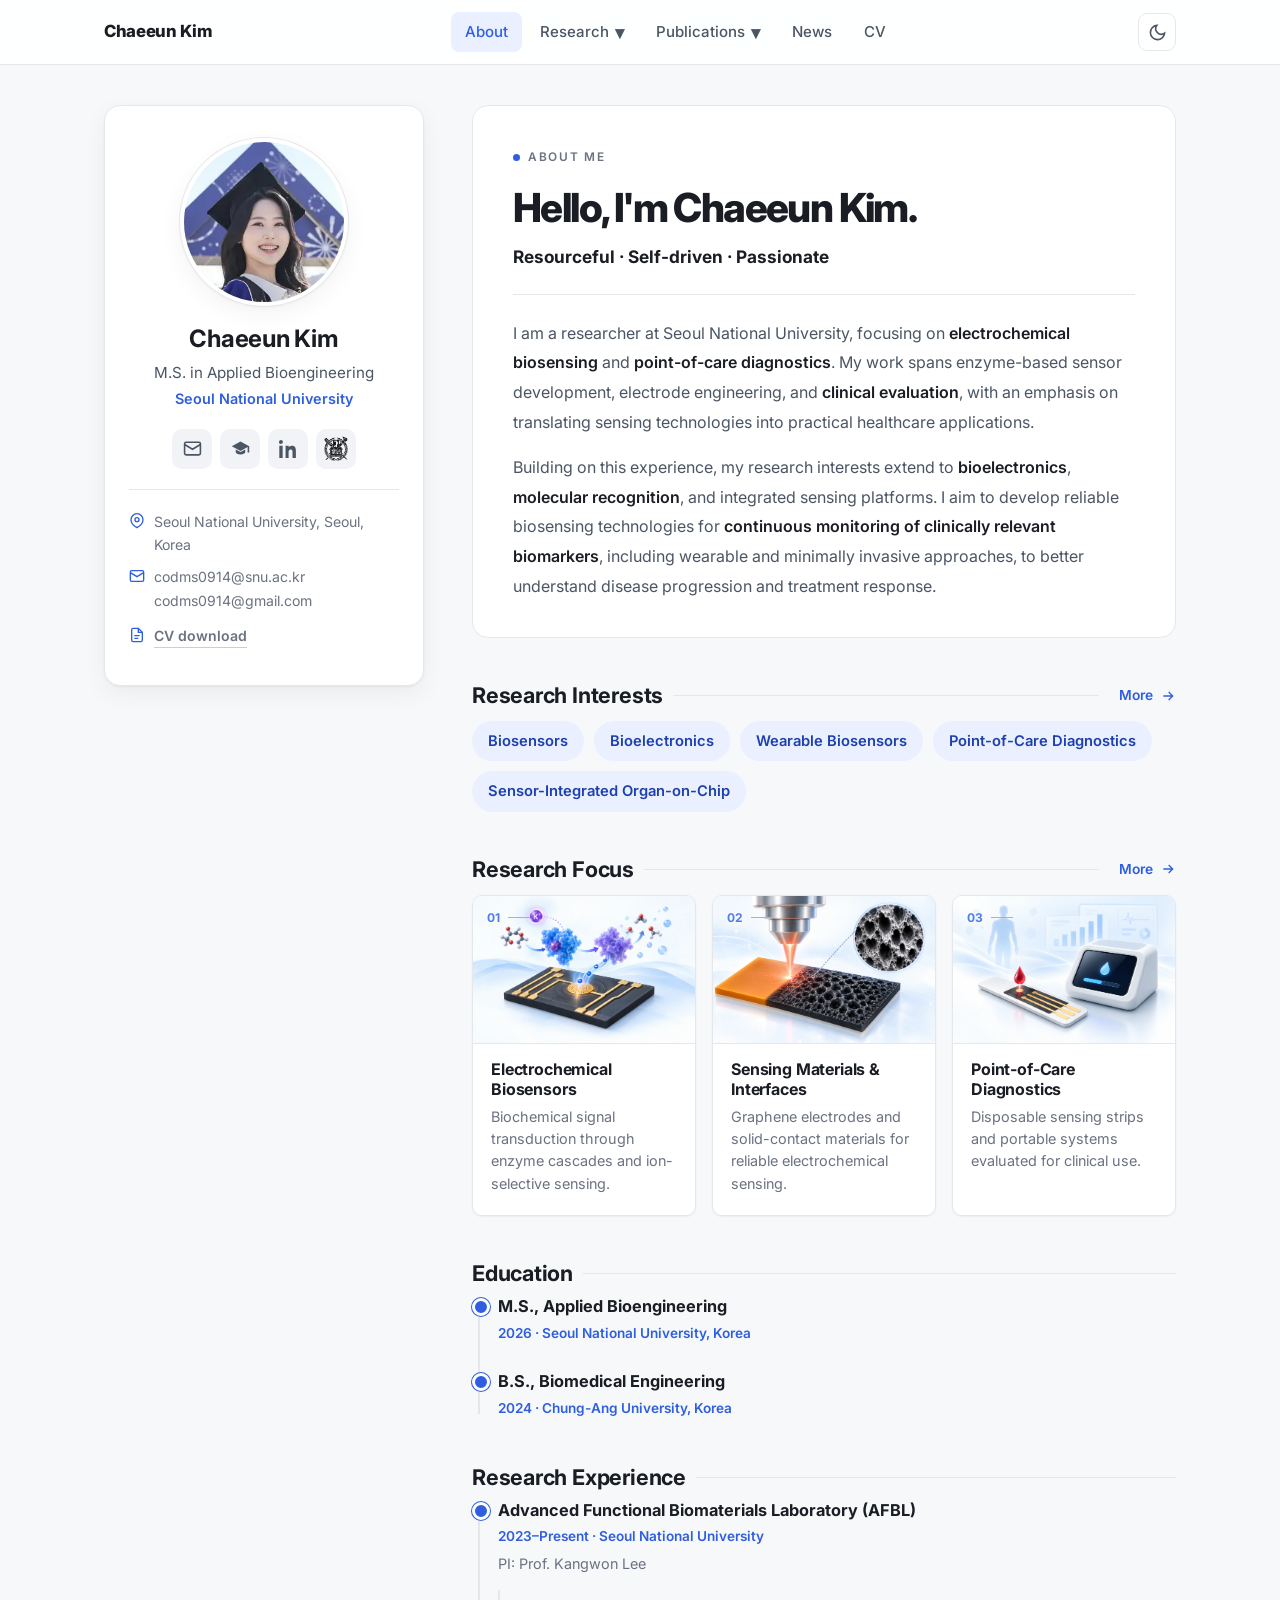
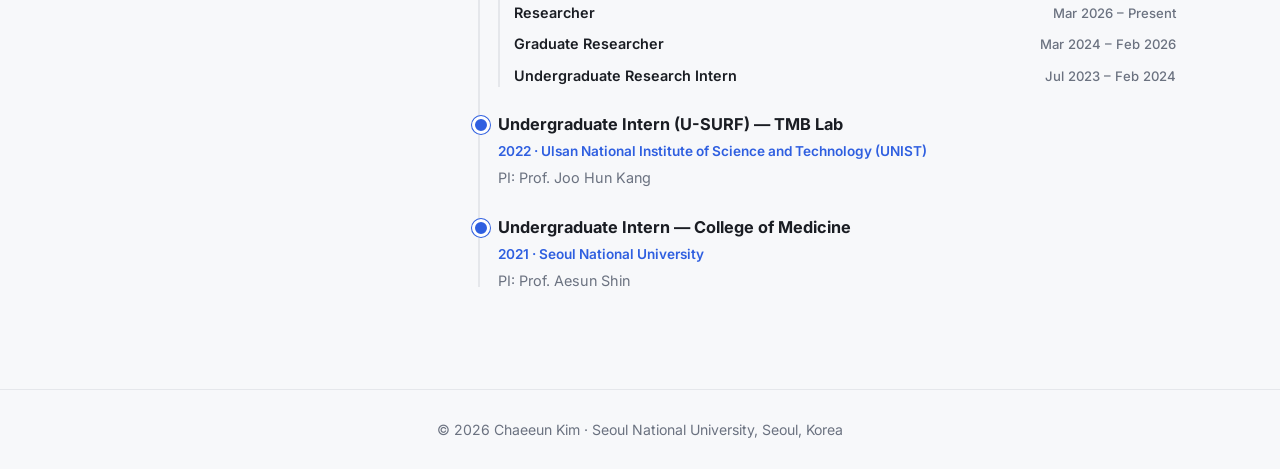
==== index.html @ 55d24d75 "Replace homepage profile photo with close-up graduation portrait" ====
<!DOCTYPE html>
<html lang="en" data-theme="light">
<head>
  <meta charset="UTF-8" />
  <meta name="viewport" content="width=device-width, initial-scale=1.0" />
  <title>Chaeeun Kim — Biosensors & Bioelectronics Researcher</title>
  <meta name="description" content="Chaeeun Kim — M.S. in Applied Bioengineering, Seoul National University. Research on electrochemical biosensors, sensing materials and interfaces, and point-of-care diagnostics." />


  <!-- Font: Inter -->
  <link rel="preconnect" href="https://fonts.googleapis.com" />
  <link rel="preconnect" href="https://fonts.gstatic.com" crossorigin />
  <link href="https://fonts.googleapis.com/css2?family=Inter:wght@400;500;600;700;800&display=swap" rel="stylesheet" />
  <link rel="stylesheet" href="assets/css/style.css?v=20261026-1" />
</head>
<body>


  <!-- ============ NAVIGATION (same on every page) ============ -->
  <header class="nav">
    <div class="nav__inner">
      <a class="nav__brand" href="index.html">Chaeeun Kim</a>
      <nav class="nav__links" id="navLinks">
        <a href="index.html" class="is-active">About</a>
        <details class="nav__dropdown"><summary class="nav__dropdown-toggle">Research <span class="nav__caret" aria-hidden="true">▾</span></summary><div class="nav__dropdown-menu"><a href="research-experiences.html?rev=20261026-results">Research Experiences</a><a href="research-interests.html">Research Interests</a></div></details>
        <details class="nav__dropdown">
          <summary class="nav__dropdown-toggle">Publications <span class="nav__caret" aria-hidden="true">▾</span></summary>
          <div class="nav__dropdown-menu">
            <a href="publications.html">Journal Articles</a>
            <a href="patents.html">Patents/Projects</a>
          </div>
        </details>
        <a href="news.html">News</a>
        <a href="cv.html">CV</a>
      </nav>
      <div style="display:flex; gap:8px;">
        <button class="icon-btn nav__toggle" onclick="toggleMenu()" aria-label="Menu">
          <svg viewBox="0 0 24 24" fill="none" stroke="currentColor" stroke-width="2" width="20" height="20"><line x1="3" y1="6" x2="21" y2="6"/><line x1="3" y1="12" x2="21" y2="12"/><line x1="3" y1="18" x2="21" y2="18"/></svg>
        </button>
        <button class="icon-btn" onclick="toggleTheme()" aria-label="Toggle dark mode">
          <svg viewBox="0 0 24 24" fill="none" stroke="currentColor" stroke-width="2" width="19" height="19"><path d="M21 12.79A9 9 0 1 1 11.21 3 7 7 0 0 0 21 12.79z"/></svg>
        </button>
      </div>
    </div>
  </header>


  <main class="site-main">
    <div class="container">
      <div class="layout">


        <!-- ============ PROFILE SIDEBAR ============ -->
        <aside>
          <div class="profile">
            <!-- PHOTO: replace assets/img/profile.svg with your photo (e.g. assets/img/profile.jpg) and update the src below -->
            <img class="profile__avatar" src="assets/img/profile-20261103.webp" alt="Chaeeun Kim" />
            <h1 class="profile__name">Chaeeun Kim</h1>
            <p class="profile__role">M.S. in Applied Bioengineering</p>
            <p class="profile__org"><a href="https://en.snu.ac.kr/" target="_blank" rel="noopener">Seoul National University</a></p>


            <!-- SOCIAL / CONTACT LINKS -->
            <div class="social">
              <a href="mailto:codms0914@snu.ac.kr" aria-label="Email" title="codms0914@snu.ac.kr">
                <svg viewBox="0 0 24 24" fill="none" stroke="currentColor" stroke-width="2"><rect x="2" y="4" width="20" height="16" rx="2"/><path d="m22 7-10 6L2 7"/></svg>
              </a>
              <!-- Google Scholar (add your profile URL later, then remove style="display:none") -->
              <a href="https://scholar.google.com/citations?user=TPNlDxgAAAAJ&hl=en" aria-label="Google Scholar" title="Google Scholar (add link)" >
                <svg viewBox="0 0 24 24" fill="currentColor"><path d="M12 3 1 9l11 6 9-4.9V17h2V9zM6 13.2v3.3c0 1.6 2.7 3 6 3s6-1.4 6-3v-3.3l-6 3.3z"/></svg>
              </a>
              <!-- LinkedIn (add your profile URL later, then remove style="display:none") -->
              <a href="https://www.linkedin.com/in/chaeeun-kim-0135aa386/" aria-label="LinkedIn" title="LinkedIn (add link)" >
                <svg viewBox="0 0 24 24" fill="currentColor"><path d="M4.98 3.5A2.5 2.5 0 1 1 0 3.5a2.5 2.5 0 0 1 4.98 0zM.4 8.4h4.2V24H.4zM8.3 8.4h4v2.1h.06c.56-1 1.9-2.1 3.94-2.1 4.2 0 5 2.8 5 6.4V24h-4.2v-6.9c0-1.6 0-3.8-2.3-3.8s-2.7 1.8-2.7 3.7V24H8.3z"/></svg>
              </a>
              <a class="social__snu" href="https://afbl.snu.ac.kr/" target="_blank" rel="noopener noreferrer" aria-label="AFBL Lab website" title="AFBL Lab">
                <img class="social__snu-mark" src="assets/img/snu-emblem.png" alt="" aria-hidden="true" />
              </a>
            </div>


            <div class="profile__divider"></div>


            <div class="profile__meta">
              <ul>
                <li>
                  <svg viewBox="0 0 24 24" fill="none" stroke="currentColor" stroke-width="2"><path d="M21 10c0 7-9 12-9 12s-9-5-9-12a9 9 0 0 1 18 0z"/><circle cx="12" cy="10" r="3"/></svg>
                  <span>Seoul National University, Seoul, Korea</span>
                </li>
                <li>
                  <svg viewBox="0 0 24 24" fill="none" stroke="currentColor" stroke-width="2"><rect x="2" y="4" width="20" height="16" rx="2"/><path d="m22 7-10 6L2 7"/></svg>
                  <span>codms0914@snu.ac.kr<br/>codms0914@gmail.com</span>
                </li>
                <li class="profile__cv">
                  <svg viewBox="0 0 24 24" fill="none" stroke="currentColor" stroke-width="2"><path d="M14 2H6a2 2 0 0 0-2 2v16a2 2 0 0 0 2 2h12a2 2 0 0 0 2-2V8z"/><path d="M14 2v6h6"/><path d="M8 13h8M8 17h6"/></svg>
                  <a class="profile__cv-link" href="assets/files/CV_Chaeeun_Kim.pdf?v=20261025b" target="_blank" rel="noopener noreferrer">CV download</a>
                </li>
              </ul>
            </div>
          </div>
        </aside>


        <!-- ============ MAIN CONTENT ============ -->
        <div>


          <!-- Intro -->
          <section class="section hero-panel">
            <p class="hero__eyebrow">About me</p>
            <h2 class="hero__name">Hello, I'm Chaeeun Kim.</h2>
            <p class="hero__tagline"><strong style="color: var(--text);">Resourceful · Self-driven · Passionate</strong></p>
            <div class="prose">
              <p>
                I am a researcher at Seoul National University, focusing on <strong>electrochemical biosensing</strong> and
                <strong>point-of-care diagnostics</strong>. My work spans enzyme-based sensor development, electrode engineering,
                and <strong>clinical evaluation</strong>, with an emphasis on translating sensing technologies into practical
                healthcare applications.
              </p>
              <p>
                Building on this experience, my research interests extend to <strong>bioelectronics</strong>, <strong>molecular recognition</strong>,
                and integrated sensing platforms. I aim to develop reliable biosensing technologies for
                <strong>continuous monitoring of clinically relevant biomarkers</strong>, including wearable and
                minimally invasive approaches, to better understand disease progression and treatment response.
              </p>
            </div>
          </section>


                    <!-- Research Interests -->
          <section class="section">
            <div class="section__heading-row">
              <h2 class="section__title">Research Interests</h2>
              <a class="section__more" href="research-interests.html" aria-label="More about research interests">
                More
                <svg viewBox="0 0 24 24" fill="none" stroke="currentColor" stroke-width="2" aria-hidden="true"><path d="M5 12h14M13 6l6 6-6 6"/></svg>
              </a>
            </div>
            <div class="pills">
              <span class="pill">Biosensors</span>
              <span class="pill">Bioelectronics</span>
              <span class="pill">Wearable Biosensors</span>
              <span class="pill">Point-of-Care Diagnostics</span>
              <span class="pill">Sensor-Integrated Organ-on-Chip</span>
            </div>
          </section>


          <!-- Research Focus -->
          <section class="section section--research">
            <div class="section__heading-row">
              <h2 class="section__title">Research Focus</h2>
              <a class="section__more" href="research-experiences.html?rev=20261026-results" aria-label="More about research experiences">
                More
                <svg viewBox="0 0 24 24" fill="none" stroke="currentColor" stroke-width="2" aria-hidden="true"><path d="M5 12h14M13 6l6 6-6 6"/></svg>
              </a>
            </div>
            <div class="cards">
              <a class="card research-card research-card--link" href="research-experiences.html?rev=20261026-results#electrochemical-biosensors">
                <div class="research-card__media">
                  <span class="research-card__index">01</span>
                  <img src="assets/img/research-biosensor-hd.webp" alt="Electrochemical potassium biosensor and enzyme cascade" />
                </div>
                <div class="research-card__body">
                  <h3>Electrochemical Biosensors</h3>
                  <p>Biochemical signal transduction through enzyme cascades and ion-selective sensing.</p>
                </div>
              </a>
              <a class="card research-card research-card--link" href="research-experiences.html?rev=20261026-results#sensing-materials-interfaces">
                <div class="research-card__media">
                  <span class="research-card__index">02</span>
                  <img src="assets/img/research-lig-hd.webp" alt="Laser-induced graphene patterned on a polyimide substrate" />
                </div>
                <div class="research-card__body">
                  <h3>Sensing Materials &amp; Interfaces</h3>
                  <p>Graphene electrodes and solid-contact materials for reliable electrochemical sensing.</p>
                </div>
              </a>
              <a class="card research-card research-card--link" href="research-experiences.html?rev=20261026-results#point-of-care-diagnostics">
                <div class="research-card__media">
                  <span class="research-card__index">03</span>
                  <img src="assets/img/research-poct-hd.webp" alt="Portable point-of-care analyzer and disposable test strip" />
                </div>
                <div class="research-card__body">
                  <h3>Point-of-Care Diagnostics</h3>
                  <p>Disposable sensing strips and portable systems evaluated for clinical use.</p>
                </div>
              </a>
            </div>
          </section>


          <!-- Education -->
          <section class="section">
            <h2 class="section__title">Education</h2>
            <div class="timeline">
              <div class="timeline__item">
                <p class="timeline__title">M.S., Applied Bioengineering</p>
                <p class="timeline__meta">2026 · Seoul National University, Korea</p>
              </div>
              <div class="timeline__item">
                <p class="timeline__title">B.S., Biomedical Engineering</p>
                <p class="timeline__meta">2024 · Chung-Ang University, Korea</p>
              </div>
            </div>
          </section>


          <!-- Research Experience -->
          <section class="section">
            <h2 class="section__title">Research Experience</h2>
            <div class="timeline">
              <div class="timeline__item">
                <p class="timeline__title">Advanced Functional Biomaterials Laboratory (AFBL)</p>
                <p class="timeline__meta">2023–Present · Seoul National University</p>
                <p class="timeline__sub">PI: Prof. Kangwon Lee</p>
                <ul class="timeline__roles" aria-label="AFBL research positions">
                  <li class="timeline__role">
                    <span class="timeline__role-title">Researcher</span>
                    <span class="timeline__role-dates">Mar 2026 – Present</span>
                  </li>
                  <li class="timeline__role">
                    <span class="timeline__role-title">Graduate Researcher</span>
                    <span class="timeline__role-dates">Mar 2024 – Feb 2026</span>
                  </li>
                  <li class="timeline__role">
                    <span class="timeline__role-title">Undergraduate Research Intern</span>
                    <span class="timeline__role-dates">Jul 2023 – Feb 2024</span>
                  </li>
                </ul>
              </div>
              <div class="timeline__item">
                <p class="timeline__title">Undergraduate Intern (U-SURF) — TMB Lab</p>
                <p class="timeline__meta">2022 · Ulsan National Institute of Science and Technology (UNIST)</p>
                <p class="timeline__sub">PI: Prof. Joo Hun Kang</p>
              </div>
              <div class="timeline__item">
                <p class="timeline__title">Undergraduate Intern — College of Medicine</p>
                <p class="timeline__meta">2021 · Seoul National University</p>
                <p class="timeline__sub">PI: Prof. Aesun Shin</p>
              </div>
            </div>
          </section>

        </div>
      </div>
    </div>
  </main>


  <footer class="footer">
    <div class="container">© 2026 Chaeeun Kim · Seoul National University, Seoul, Korea</div>
  </footer>


  <script src="assets/js/main.js?v=20261023"></script>
</body>
</html>
---- assets/css/style.css ----
/* =============================================================
   Chaeeun Kim — Academic Portfolio
   Design system & global styles
   Font: Inter (loaded in each HTML <head>)
   ============================================================= */

/* ---------- Theme tokens ---------- */
:root {
  --font-sans: "Inter", -apple-system, BlinkMacSystemFont, "Segoe UI", Roboto, Helvetica, Arial, sans-serif;

  /* Light theme */
  --bg: #f7f8fa;
  --surface: #ffffff;
  --surface-2: #f1f3f6;
  --text: #1a1d23;
  --text-soft: #4b5563;
  --text-muted: #6b7280;
  --border: #e5e7eb;
  --accent: #2f5fe0;          /* refined academic blue */
  --accent-soft: #eaf0ff;
  --accent-strong: #1e40af;
  --shadow: 0 1px 3px rgba(16, 24, 40, .06), 0 8px 24px rgba(16, 24, 40, .05);
  --shadow-sm: 0 1px 2px rgba(16, 24, 40, .05);
  --radius: 16px;
  --radius-sm: 10px;
  --maxw: 1120px;
}

html[data-theme="dark"] {
  --bg: #0f1115;
  --surface: #171a21;
  --surface-2: #1e222b;
  --text: #e8eaed;
  --text-soft: #b6bcc6;
  --text-muted: #8b93a1;
  --border: #2a2f3a;
  --accent: #6b93ff;
  --accent-soft: #1b2540;
  --accent-strong: #93b2ff;
  --shadow: 0 1px 3px rgba(0, 0, 0, .4), 0 12px 30px rgba(0, 0, 0, .35);
  --shadow-sm: 0 1px 2px rgba(0, 0, 0, .35);
}

* { box-sizing: border-box; }

html { scroll-behavior: smooth; }

body {
  margin: 0;
  font-family: var(--font-sans);
  background: var(--bg);
  color: var(--text);
  line-height: 1.65;
  font-size: 16px;
  -webkit-font-smoothing: antialiased;
  text-rendering: optimizeLegibility;
  transition: background-color .25s ease, color .25s ease;
}

a { color: var(--accent); text-decoration: none; transition: color .15s ease; }
a:hover { color: var(--accent-strong); text-decoration: underline; }

h1, h2, h3, h4 { line-height: 1.25; font-weight: 700; letter-spacing: -.01em; }

img { max-width: 100%; display: block; }

/* ---------- Layout ---------- */
.container { max-width: var(--maxw); margin: 0 auto; padding: 0 24px; }

.site-main { padding: 40px 0 72px; }

.layout {
  display: grid;
  grid-template-columns: 320px 1fr;
  gap: 48px;
  align-items: start;
}

/* Pages without the profile sidebar (publications, news, etc.) */
.layout--single { grid-template-columns: 1fr; max-width: 900px; margin: 0 auto; }

/* ---------- Top navigation ---------- */
.nav {
  position: sticky; top: 0; z-index: 50;
  background: color-mix(in srgb, var(--surface) 88%, transparent);
  backdrop-filter: saturate(160%) blur(10px);
  border-bottom: 1px solid var(--border);
}
.nav__inner {
  max-width: var(--maxw); margin: 0 auto; padding: 0 24px;
  height: 64px; display: flex; align-items: center; justify-content: space-between;
}
.nav__brand { font-weight: 800; font-size: 1.05rem; letter-spacing: -.02em; color: var(--text); }
.nav__brand:hover { text-decoration: none; color: var(--accent); }
.nav__links { display: flex; align-items: center; gap: 4px; }
.nav__links a {
  color: var(--text-soft); font-weight: 500; font-size: .94rem;
  padding: 8px 14px; border-radius: 8px;
}
.nav__links a:hover { color: var(--text); background: var(--surface-2); text-decoration: none; }
.nav__links a.is-active { color: var(--accent); background: var(--accent-soft); }

.icon-btn {
  display: inline-flex; align-items: center; justify-content: center;
  width: 38px; height: 38px; border-radius: 9px;
  border: 1px solid var(--border); background: var(--surface);
  color: var(--text-soft); cursor: pointer; transition: all .15s ease;
}
.icon-btn:hover { color: var(--accent); border-color: var(--accent); }

.nav__toggle { display: none; }

/* ---------- Profile card (sidebar) ---------- */
.profile {
  position: sticky; top: 88px;
  background: var(--surface);
  border: 1px solid var(--border);
  border-radius: var(--radius);
  box-shadow: var(--shadow);
  padding: 28px 24px;
  text-align: center;
}
.profile__avatar {
  width: 168px; height: 168px; border-radius: 50%;
  margin: 4px auto 18px; object-fit: cover;
  border: 4px solid var(--surface);
  box-shadow: 0 0 0 1px var(--border), var(--shadow);
  background: var(--surface-2);
}
.profile__name { font-size: 1.5rem; margin: 0 0 6px; }
.profile__role { color: var(--text-soft); font-size: .95rem; margin: 0 0 2px; }
.profile__org { color: var(--accent); font-size: .9rem; font-weight: 600; margin: 0 0 18px; }
.profile__org a { color: var(--accent); }

.social { display: flex; justify-content: center; flex-wrap: wrap; gap: 8px; }
.social a {
  display: inline-flex; align-items: center; justify-content: center;
  width: 40px; height: 40px; border-radius: 10px;
  background: var(--surface-2); color: var(--text-soft);
  transition: all .15s ease;
}
.social a:hover { background: var(--accent); color: #fff; text-decoration: none; transform: translateY(-2px); }
.social svg { width: 19px; height: 19px; }

.profile__divider { height: 1px; background: var(--border); margin: 20px 0; }
.profile__meta { text-align: left; font-size: .88rem; color: var(--text-muted); }
.profile__meta li { display: flex; gap: 9px; align-items: flex-start; margin-bottom: 9px; list-style: none; }
.profile__meta ul { margin: 0; padding: 0; }
.profile__meta svg { width: 16px; height: 16px; flex-shrink: 0; margin-top: 3px; color: var(--accent); }

/* ---------- Sections ---------- */
.section { margin-bottom: 44px; }
.section:last-child { margin-bottom: 0; }
.section__title {
  font-size: 1.35rem; margin: 0 0 6px;
  display: flex; align-items: center; gap: 10px;
}
.section__title::after {
  content: ""; flex: 1; height: 1px; background: var(--border);
}
.section__lead { color: var(--text-soft); margin: 0 0 22px; font-size: 1rem; }

.page-header { margin-bottom: 34px; }
.page-header h1 { font-size: 2rem; margin: 0 0 8px; }
.page-header p { color: var(--text-soft); margin: 0; font-size: 1.02rem; }

/* Hero (About intro) */
.hero-panel {
  position: relative;
  padding: 36px 40px;
  border: 1px solid var(--border);
  border-radius: 16px;
  background: var(--surface);
}
.hero__eyebrow {
  display: inline-flex; align-items: center; gap: 8px;
  margin: 0 0 16px;
  color: var(--text-muted);
  font-size: .74rem;
  font-weight: 600;
  letter-spacing: .14em;
  text-transform: uppercase;
}
.hero__eyebrow::before { content: ""; width: 7px; height: 7px; border-radius: 50%; background: var(--accent); }
.hero__name { font-size: 2.5rem; font-weight: 800; margin: 0 0 10px; letter-spacing: -.04em; }
.hero__tagline { font-size: 1.08rem; color: var(--text-soft); font-weight: 500; margin: 0 0 24px; padding-bottom: 22px; border-bottom: 1px solid var(--border); }
.prose p { color: var(--text-soft); margin: 0 0 16px; }
.hero-panel .prose p { line-height: 1.85; }
.hero-panel .prose p:last-child { margin-bottom: 0; }
.hero-panel .prose strong { color: var(--text); font-weight: 600; }

/* ---------- Cards / research focus ---------- */
.section__heading-row {
  display: flex;
  align-items: center;
  justify-content: space-between;
  gap: 20px;
  margin-bottom: 12px;
}
.section__heading-row .section__title { flex: 1; margin-bottom: 0; }
.section__more {
  display: inline-flex;
  align-items: center;
  gap: 7px;
  flex-shrink: 0;
  color: var(--accent);
  font-size: .86rem;
  font-weight: 600;
}
.section__more:hover { text-decoration: none; }
.section__more svg { width: 16px; height: 16px; transition: transform .18s ease; }
.section__more:hover svg { transform: translateX(3px); }
.cards { display: grid; grid-template-columns: repeat(auto-fit, minmax(200px, 1fr)); gap: 16px; }
.card {
  background: var(--surface); border: 1px solid var(--border);
  border-radius: var(--radius-sm); padding: 22px; box-shadow: var(--shadow-sm);
  transition: transform .18s ease, box-shadow .18s ease, border-color .18s ease;
}
.card:hover { transform: translateY(-3px); box-shadow: var(--shadow); border-color: var(--accent); }
.card__icon {
  width: 44px; height: 44px; border-radius: 11px;
  display: inline-flex; align-items: center; justify-content: center;
  background: var(--accent-soft); color: var(--accent); margin-bottom: 14px;
}
.card__icon svg { width: 24px; height: 24px; }
.card h3 { font-size: 1.02rem; margin: 0 0 6px; }
.card p { font-size: .9rem; color: var(--text-muted); margin: 0; }
.research-card {
  min-width: 0;
  overflow: hidden;
  padding: 0;
}
.research-card__media {
  position: relative;
  aspect-ratio: 3 / 2;
  overflow: hidden;
  background: #f8fbff;
  border-bottom: 1px solid var(--border);
}
.research-card__media img {
  width: 100%;
  height: 100%;
  object-fit: cover;
  transition: transform .35s ease;
}
.research-card__index {
  position: absolute;
  top: 12px;
  left: 14px;
  z-index: 2;
  display: inline-flex;
  align-items: center;
  gap: 8px;
  color: #4f7ee8;
  font-size: .75rem;
  font-weight: 700;
  text-shadow: 0 1px 5px rgba(255, 255, 255, .95);
}
.research-card__index::after {
  content: "";
  width: 22px;
  height: 1px;
  background: #8eb3ff;
}
.research-card:hover .research-card__media img { transform: scale(1.025); }
.research-card__body { padding: 15px 18px 20px; }
.research-card h3 { font-size: 1rem; line-height: 1.28; }
.research-card p { line-height: 1.55; }

/* Interests as pills */
.pills { display: flex; flex-wrap: wrap; gap: 10px; }
.pill {
  background: var(--accent-soft); color: var(--accent-strong);
  padding: 8px 16px; border-radius: 999px; font-size: .92rem; font-weight: 600;
}

/* ---------- Timeline (education / experience) ---------- */
.timeline { position: relative; padding-left: 26px; }
.timeline::before {
  content: ""; position: absolute; left: 6px; top: 6px; bottom: 6px;
  width: 2px; background: var(--border);
}
.timeline__item { position: relative; padding-bottom: 24px; }
.timeline__item:last-child { padding-bottom: 0; }
.timeline__item::before {
  content: ""; position: absolute; left: -26px; top: 5px;
  width: 12px; height: 12px; border-radius: 50%;
  background: var(--accent); border: 3px solid var(--surface);
  box-shadow: 0 0 0 1px var(--accent);
}
.timeline__title { font-size: 1.02rem; font-weight: 700; margin: 0; }
.timeline__meta { color: var(--accent); font-size: .85rem; font-weight: 600; margin: 2px 0 0; }
.timeline__sub { color: var(--text-muted); font-size: .9rem; margin: 4px 0 0; }

/* Positions within one continuous research laboratory appointment. */
.timeline__roles { list-style: none; display: grid; gap: 10px; margin: 14px 0 0; padding: 12px 0 0 14px; border-left: 2px solid var(--border); }
.timeline__role { display: flex; justify-content: space-between; align-items: baseline; flex-wrap: wrap; column-gap: 20px; row-gap: 2px; }
.timeline__role-title { color: var(--text); font-size: .9rem; line-height: 1.5; font-weight: 600; }
.timeline__role-dates { color: var(--text-muted); font-size: .82rem; line-height: 1.5; font-weight: 500; white-space: nowrap; }
@media (max-width: 600px) {
  .timeline__roles { gap: 12px; }
  .timeline__role { display: grid; gap: 1px; }
  .timeline__role-dates { white-space: normal; }
}


/* ---------- Publications ---------- */
.pub-list { list-style: none; margin: 0; padding: 0; }
.pub {
  background: var(--surface); border: 1px solid var(--border);
  border-radius: var(--radius-sm); padding: 22px 24px; margin-bottom: 16px;
  box-shadow: var(--shadow-sm); transition: border-color .18s ease, box-shadow .18s ease;
  display: flex; gap: 20px;
}
.pub:hover { border-color: var(--accent); box-shadow: var(--shadow); }
.pub__year {
  flex-shrink: 0; font-weight: 800; font-size: 1.05rem; color: var(--accent);
  width: 52px; padding-top: 2px;
}
.pub__body { flex: 1; }
.pub__title { font-size: 1.05rem; font-weight: 700; margin: 0 0 8px; line-height: 1.4; }
.pub__authors { font-size: .92rem; color: var(--text-soft); margin: 0 0 10px; }
.pub__authors .me { color: var(--text); font-weight: 700; text-decoration: underline; text-decoration-color: var(--accent); text-underline-offset: 3px; }
.pub__venue { display: flex; flex-wrap: wrap; align-items: center; gap: 10px; }
.pub__journal { font-style: italic; color: var(--text); font-weight: 600; font-size: .92rem; }
.badge {
  display: inline-flex; align-items: center; gap: 5px;
  font-size: .76rem; font-weight: 700; padding: 3px 10px; border-radius: 999px;
  background: var(--surface-2); color: var(--text-soft);
}
.badge--if { background: var(--accent-soft); color: var(--accent-strong); }
.badge--dot::before { content: ""; width: 6px; height: 6px; border-radius: 50%; background: currentColor; }
.pub__link {
  display: inline-flex; align-items: center; gap: 6px;
  font-size: .82rem; font-weight: 600; padding: 4px 12px; border-radius: 999px;
  border: 1px solid var(--border); color: var(--text-soft);
}
.pub__link:hover { border-color: var(--accent); color: var(--accent); text-decoration: none; }
.pub__link svg { width: 13px; height: 13px; }

/* ---------- Patents ---------- */
.patent {
  background: var(--surface); border: 1px solid var(--border);
  border-radius: var(--radius-sm); padding: 24px; box-shadow: var(--shadow-sm);
  display: flex; gap: 18px; align-items: flex-start; margin-bottom: 16px;
}
.patent__icon {
  width: 46px; height: 46px; flex-shrink: 0; border-radius: 12px;
  background: var(--accent-soft); color: var(--accent);
  display: inline-flex; align-items: center; justify-content: center;
}
.patent__icon svg { width: 25px; height: 25px; }
.patent__title { font-size: 1.05rem; font-weight: 700; margin: 0 0 8px; }
.patent__meta { font-size: .9rem; color: var(--text-soft); margin: 0; }
.patent__meta span { color: var(--text-muted); }
.patent__meta .status--ongoing { display: inline-block; padding: 1px 9px; border-radius: 999px; background: #e0f2fe; color: #0369a1; font-weight: 600; font-size: .82rem; }
[data-theme="dark"] .patent__meta .status--ongoing { background: rgba(56, 189, 248, .16); color: #7dd3fc; }

/* ---------- News timeline ---------- */
.news-list { list-style: none; margin: 0; padding: 0; position: relative; padding-left: 130px; }
.news-item { position: relative; padding: 0 0 26px 28px; border-left: 2px solid var(--border); }
.news-item:last-child { border-left-color: transparent; padding-bottom: 0; }

/* News image framing and navigation caret */
.nav__caret {
  display: inline-block;
  font-size: 1.15rem;
  line-height: 1;
  font-weight: 700;
}

.news-card__photo img {
  object-fit: contain;
}

.news-card:hover .news-card__photo img {
  transform: none;
}

.news-item::before {
  content: ""; position: absolute; left: -7px; top: 4px;
  width: 12px; height: 12px; border-radius: 50%;
  background: var(--accent); border: 3px solid var(--bg);
}
.news-item__date {
  position: absolute; left: -130px; top: 2px; width: 96px; text-align: right;
  font-size: .85rem; font-weight: 700; color: var(--accent);
}
.news-item__text { margin: 0; color: var(--text); font-size: .98rem; }
.news-item__text a { font-weight: 600; }
.news-item.is-highlight .news-item__text { font-weight: 600; }
.tag {
  display: inline-block; font-size: .7rem; font-weight: 700; text-transform: uppercase;
  letter-spacing: .04em; padding: 2px 8px; border-radius: 6px; margin-left: 8px;
  background: var(--accent-soft); color: var(--accent-strong); vertical-align: middle;
}
.tag--award { background: #fef3c7; color: #92400e; }
html[data-theme="dark"] .tag--award { background: #3a2f14; color: #fbbf24; }

/* ---------- CV page ---------- */
.cv-block { margin-bottom: 34px; }
.cv-block h2 {
  font-size: 1.15rem; margin: 0 0 16px; padding-bottom: 8px;
  border-bottom: 2px solid var(--accent); display: inline-block;
}
.cv-row { display: flex; gap: 18px; margin-bottom: 14px; }
.cv-row__year { flex-shrink: 0; width: 90px; font-weight: 700; color: var(--accent); font-size: .92rem; }
.cv-row__body h3 { font-size: 1rem; margin: 0; }
.cv-row__body p { margin: 2px 0 0; color: var(--text-muted); font-size: .9rem; }
.btn-download {
  display: inline-flex; align-items: center; gap: 8px;
  background: var(--accent); color: #fff; padding: 11px 20px; border-radius: 10px;
  font-weight: 600; font-size: .95rem; box-shadow: var(--shadow-sm);
}
.btn-download:hover { background: var(--accent-strong); color: #fff; text-decoration: none; transform: translateY(-1px); }
.btn-download svg { width: 17px; height: 17px; }

.note {
  background: var(--surface-2); border: 1px dashed var(--border);
  border-radius: var(--radius-sm); padding: 14px 18px; font-size: .9rem; color: var(--text-muted);
  margin-top: 12px;
}

/* ---------- Footer ---------- */
.footer {
  border-top: 1px solid var(--border); padding: 28px 0; margin-top: 24px;
  color: var(--text-muted); font-size: .88rem; text-align: center;
}

/* ---------- Responsive ---------- */
@media (max-width: 860px) {
  .layout { grid-template-columns: 1fr; gap: 28px; }
  .profile { position: static; }
  .profile__avatar { width: 132px; height: 132px; }
  .nav__links { display: none; }
  .nav__links.is-open {
    display: flex; position: absolute; top: 64px; left: 0; right: 0;
    flex-direction: column; align-items: stretch; gap: 2px;
    background: var(--surface); border-bottom: 1px solid var(--border);
    padding: 12px 16px; box-shadow: var(--shadow);
  }
  .nav__toggle { display: inline-flex; }
  .news-list { padding-left: 0; }
  .news-item__date { position: static; width: auto; text-align: left; display: block; margin-bottom: 4px; }
  .news-item { padding-left: 22px; }
  .pub { flex-direction: column; gap: 8px; }
  .pub__year { width: auto; }
  .hero__name { font-size: 2rem; }
  .hero-panel { padding: 28px 24px; }
}

@media (max-width: 560px) {
  .section__heading-row { align-items: flex-end; gap: 10px; }
  .section__heading-row .section__title::after { display: none; }
  .section__more { font-size: .8rem; }
  .cards { grid-template-columns: 1fr; }
  .research-card__media { aspect-ratio: 3 / 2; }
}

/* ---------- Research navigation dropdown ---------- */
.nav__dropdown {
  position: relative;
}

.nav__dropdown > summary {
  list-style: none;
}

.nav__dropdown > summary::-webkit-details-marker {
  display: none;
}

.nav__dropdown-toggle {
  display: flex;
  align-items: center;
  gap: 6px;
  color: var(--text-soft);
  font-weight: 500;
  font-size: .94rem;
  padding: 8px 14px;
  border-radius: 8px;
  cursor: pointer;
  user-select: none;
}

.nav__dropdown-toggle:hover {
  color: var(--text);
  background: var(--surface-2);
}

.nav__dropdown-toggle.is-active {
  color: var(--accent);
  background: var(--accent-soft);
}

.nav__dropdown-toggle:focus-visible {
  outline: 2px solid var(--accent);
  outline-offset: 2px;
}

.nav__caret {
  font-size: .72rem;
  transition: transform .15s ease;
}

.nav__dropdown[open] .nav__caret {
  transform: rotate(180deg);
}

.nav__dropdown-menu {
  position: absolute;
  top: calc(100% + 8px);
  left: 50%;
  z-index: 1100;
  display: flex;
  min-width: 170px;
  flex-direction: column;
  gap: 2px;
  padding: 8px;
  transform: translateX(-50%);
  background: var(--surface);
  border: 1px solid var(--border);
  border-radius: 10px;
  box-shadow: var(--shadow);
}

.nav__dropdown-menu a {
  display: block;
  white-space: nowrap;
}

.author-note {
  display: block;
  margin-top: 5px;
  color: var(--text-muted);
  font-size: .82rem;
  font-weight: 400;
  text-decoration: none;
}

@media (max-width: 860px) {
  .nav__dropdown {
    width: 100%;
  }

  .nav__dropdown-toggle {
    justify-content: space-between;
    width: 100%;
  }

  .nav__dropdown-menu {
    position: static;
    min-width: 0;
    margin-top: 2px;
    padding: 4px 0 4px 14px;
    transform: none;
    background: transparent;
    border: 0;
    box-shadow: none;
  }

  .nav__dropdown-menu a {
    width: 100%;
  }
}

/* Final display overrides */
.nav__caret {
  display: inline-block;
  font-size: 1.15rem;
  line-height: 1;
  font-weight: 700;
}

.news-card__photo img {
  object-fit: contain;
}

.news-card:hover .news-card__photo img {
  transform: none;
}


/* SNU emblem link to AFBL Lab */
.social__snu-mark {
  display: block;
  width: 25px;
  height: 25px;
  object-fit: contain;
  filter: grayscale(1) brightness(.58);
  transition: filter .15s ease;
}
.social__snu:hover .social__snu-mark {
  filter: brightness(0) invert(1);
}
:root[data-theme="dark"] .social__snu-mark {
  filter: grayscale(1) brightness(1.65);
}
:root[data-theme="dark"] .social__snu:hover .social__snu-mark {
  filter: brightness(0) invert(1);
}


/* Profile CV link */
.profile__cv {
  margin-top: 12px;
}
.profile__cv-link {
  color: var(--text-muted);
  font-weight: 600;
  text-decoration: none;
  border-bottom: 1px solid color-mix(in srgb, var(--accent) 30%, transparent);
  transition: color .15s ease, border-color .15s ease;
}
.profile__cv-link:hover {
  color: var(--accent);
  border-color: var(--accent);
  text-decoration: none;
}

/* Research links and academic theses */
.research-card--link { display: block; color: var(--text); }
.research-card--link:hover { color: var(--text); text-decoration: none; }
.research-card--link:focus-visible { outline: 3px solid var(--accent); outline-offset: 4px; }
.thesis-section { padding-top: 24px; border-top: 1px solid var(--border); scroll-margin-top: 92px; }
.thesis-entry { margin-top: 24px; }
.thesis-entry + .thesis-entry { margin-top: 28px; }
.thesis-entry h3 { display: flex; align-items: center; gap: 12px; margin: 0 0 9px; font-size: 1rem; }
.thesis-entry h3 span { color: var(--accent); font-size: .8rem; font-weight: 600; }
.thesis-entry__title { margin: 0 0 7px; color: var(--text); font-size: .95rem; font-weight: 500; line-height: 1.65; }
.thesis-entry__meta { margin: 0; color: var(--text-muted); font-size: .82rem; }
.thesis-entry__meta strong { color: var(--accent); font-weight: 600; }

.publication-metrics-note { margin: -18px 0 38px; color: var(--text-muted); font-size: .74rem; line-height: 1.7; }
a.pub-tag--if:hover { color: var(--accent); text-decoration: underline; }
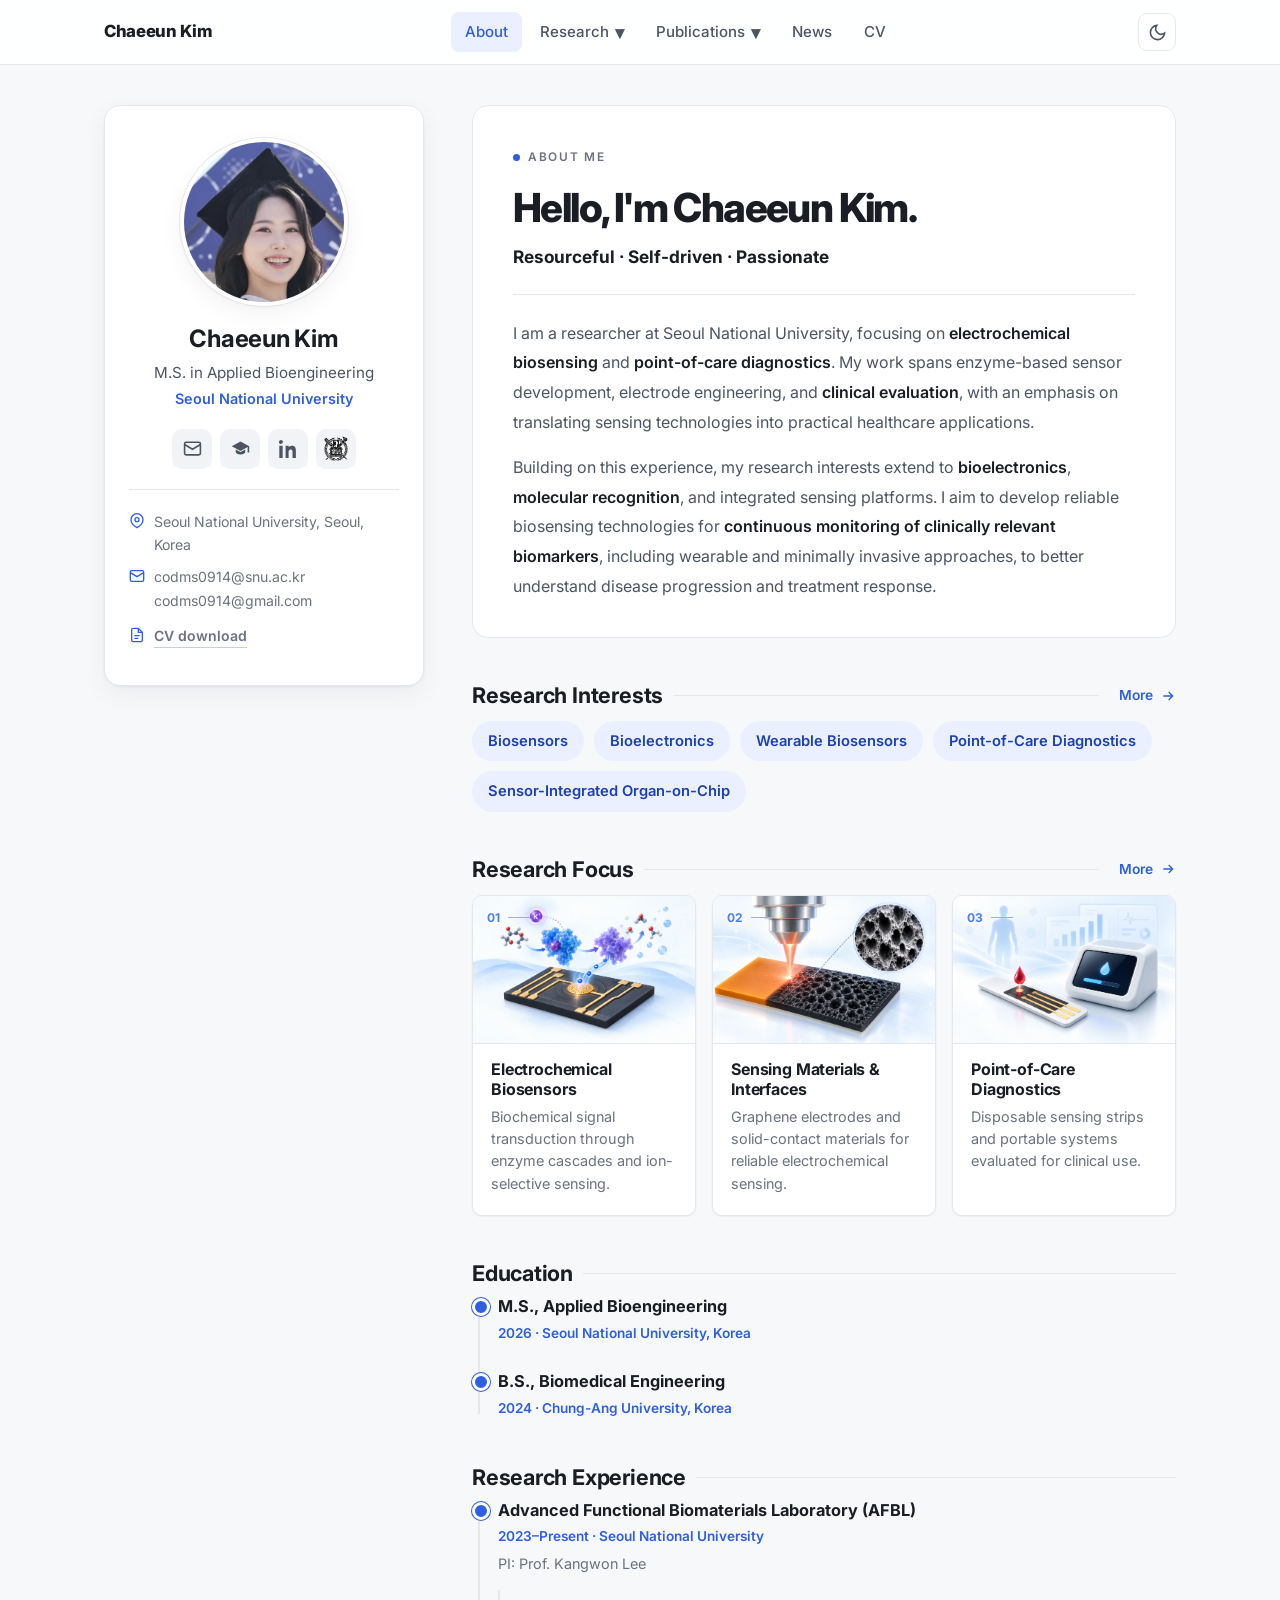
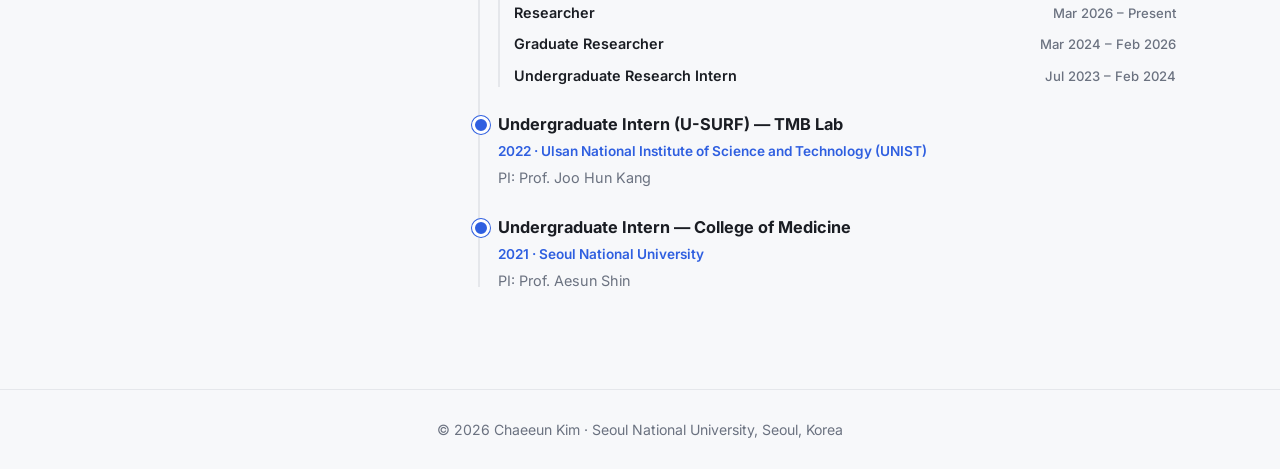
==== commit 84073a8f: "Use natural close-up portrait cropped from original without retouching" ====
--- a/index.html
+++ b/index.html
@@ -54,7 +54,7 @@
         <aside>
           <div class="profile">
             <!-- PHOTO: replace assets/img/profile.svg with your photo (e.g. assets/img/profile.jpg) and update the src below -->
-            <img class="profile__avatar" src="assets/img/profile-20261103.webp" alt="Chaeeun Kim" />
+            <img class="profile__avatar" src="assets/img/profile-natural-20261103.webp" alt="Chaeeun Kim" />
             <h1 class="profile__name">Chaeeun Kim</h1>
             <p class="profile__role">M.S. in Applied Bioengineering</p>
             <p class="profile__org"><a href="https://en.snu.ac.kr/" target="_blank" rel="noopener">Seoul National University</a></p>
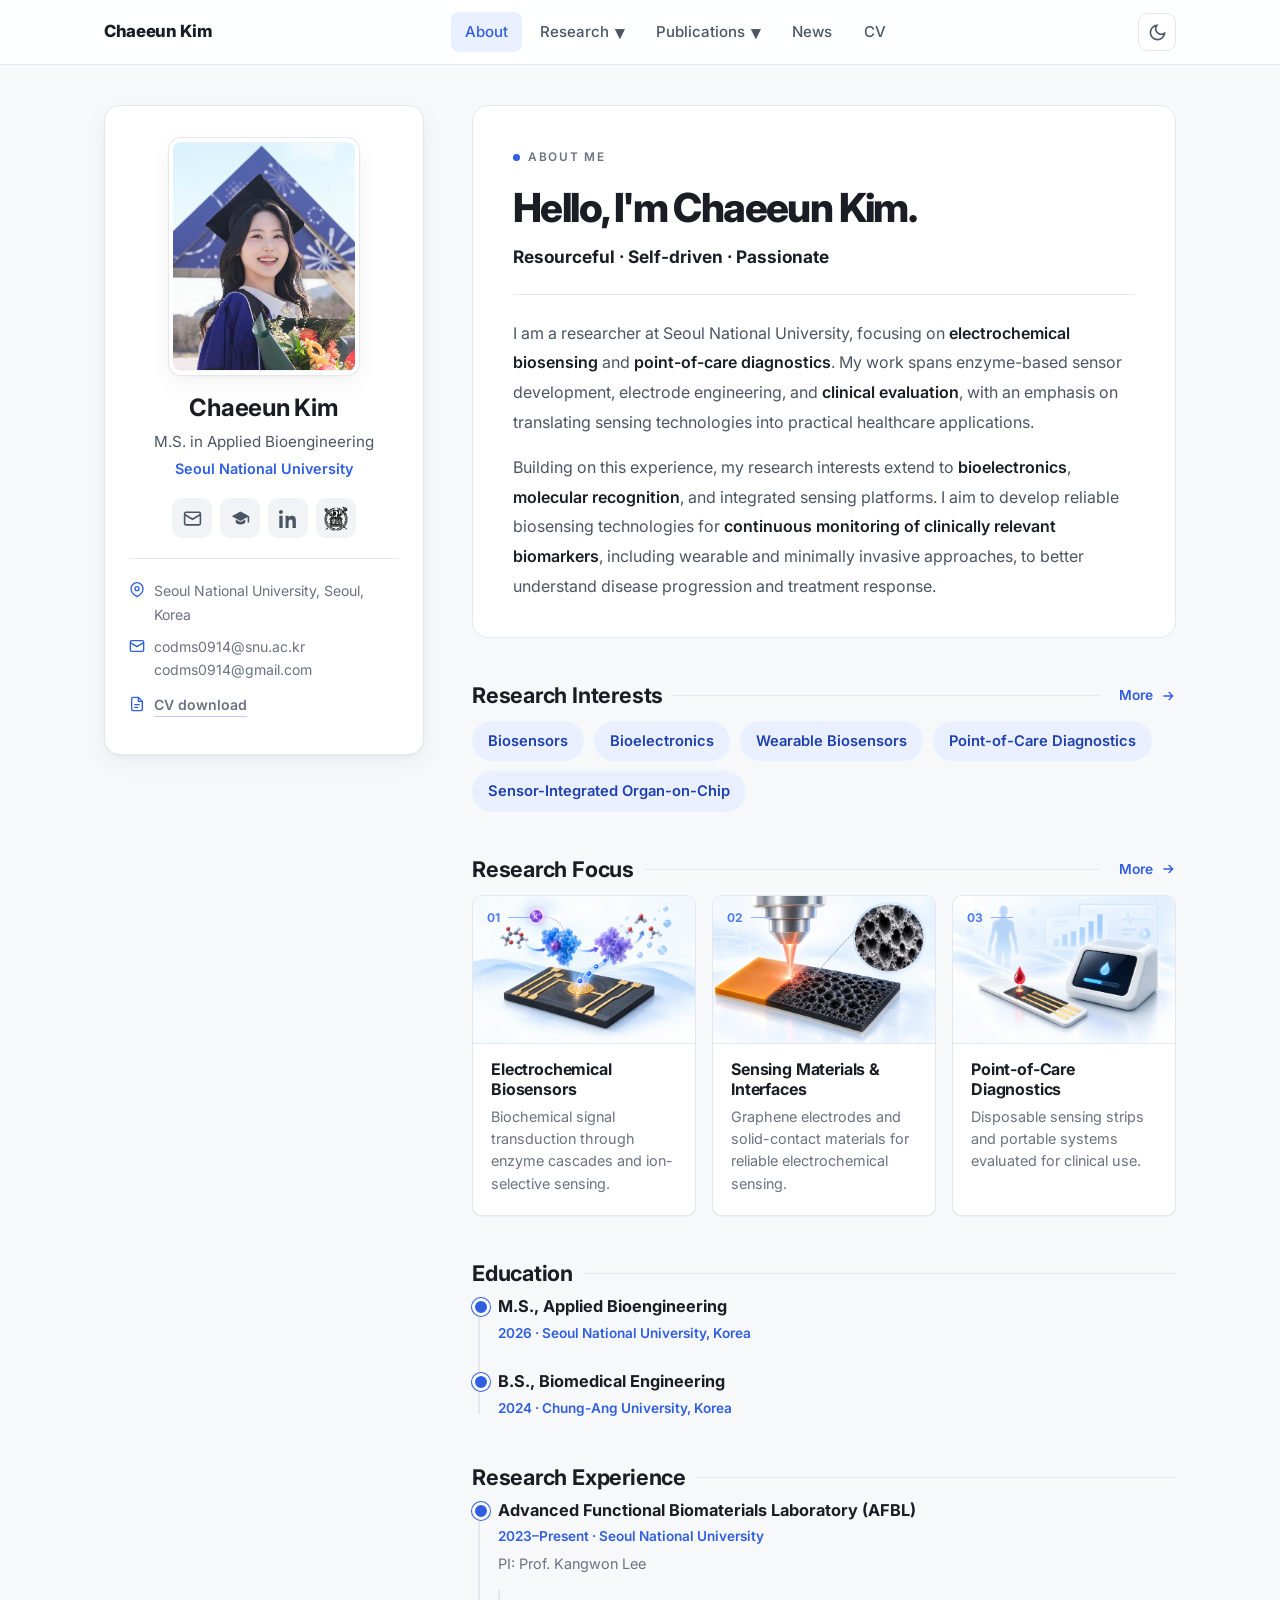
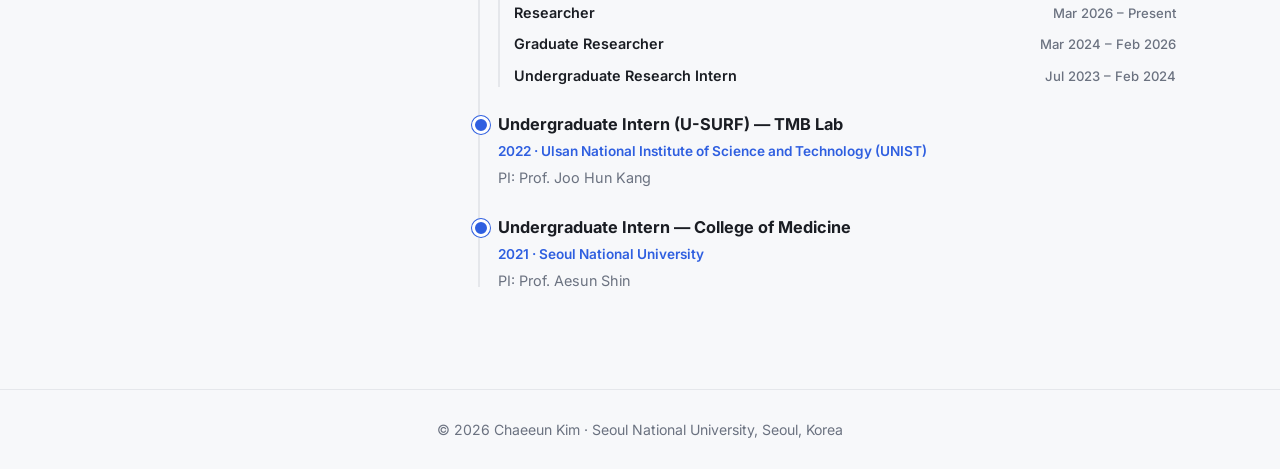
==== commit 8583734b: "Use exact uploaded graduation photo with uncropped rectangular profile display" ====
--- a/index.html
+++ b/index.html
@@ -11,7 +11,7 @@
   <link rel="preconnect" href="https://fonts.googleapis.com" />
   <link rel="preconnect" href="https://fonts.gstatic.com" crossorigin />
   <link href="https://fonts.googleapis.com/css2?family=Inter:wght@400;500;600;700;800&display=swap" rel="stylesheet" />
-  <link rel="stylesheet" href="assets/css/style.css?v=20261026-1" />
+  <link rel="stylesheet" href="assets/css/style.css?v=20261103-original" />
 </head>
 <body>
 
@@ -54,7 +54,7 @@
         <aside>
           <div class="profile">
             <!-- PHOTO: replace assets/img/profile.svg with your photo (e.g. assets/img/profile.jpg) and update the src below -->
-            <img class="profile__avatar" src="assets/img/profile-natural-20261103.webp" alt="Chaeeun Kim" />
+            <img class="profile__avatar" src="assets/img/profile-exact-original-20261103.jpeg" alt="Chaeeun Kim" />
             <h1 class="profile__name">Chaeeun Kim</h1>
             <p class="profile__role">M.S. in Applied Bioengineering</p>
             <p class="profile__org"><a href="https://en.snu.ac.kr/" target="_blank" rel="noopener">Seoul National University</a></p>
--- a/assets/css/style.css
+++ b/assets/css/style.css
@@ -121,8 +121,10 @@
   text-align: center;
 }
 .profile__avatar {
-  width: 168px; height: 168px; border-radius: 50%;
-  margin: 4px auto 18px; object-fit: cover;
+  display: block;
+  width: 190px; height: auto; aspect-ratio: 1229 / 1536;
+  border-radius: 12px;
+  margin: 4px auto 18px; object-fit: contain;
   border: 4px solid var(--surface);
   box-shadow: 0 0 0 1px var(--border), var(--shadow);
   background: var(--surface-2);
@@ -431,7 +433,7 @@
 @media (max-width: 860px) {
   .layout { grid-template-columns: 1fr; gap: 28px; }
   .profile { position: static; }
-  .profile__avatar { width: 132px; height: 132px; }
+  .profile__avatar { width: 154px; height: auto; }
   .nav__links { display: none; }
   .nav__links.is-open {
     display: flex; position: absolute; top: 64px; left: 0; right: 0;
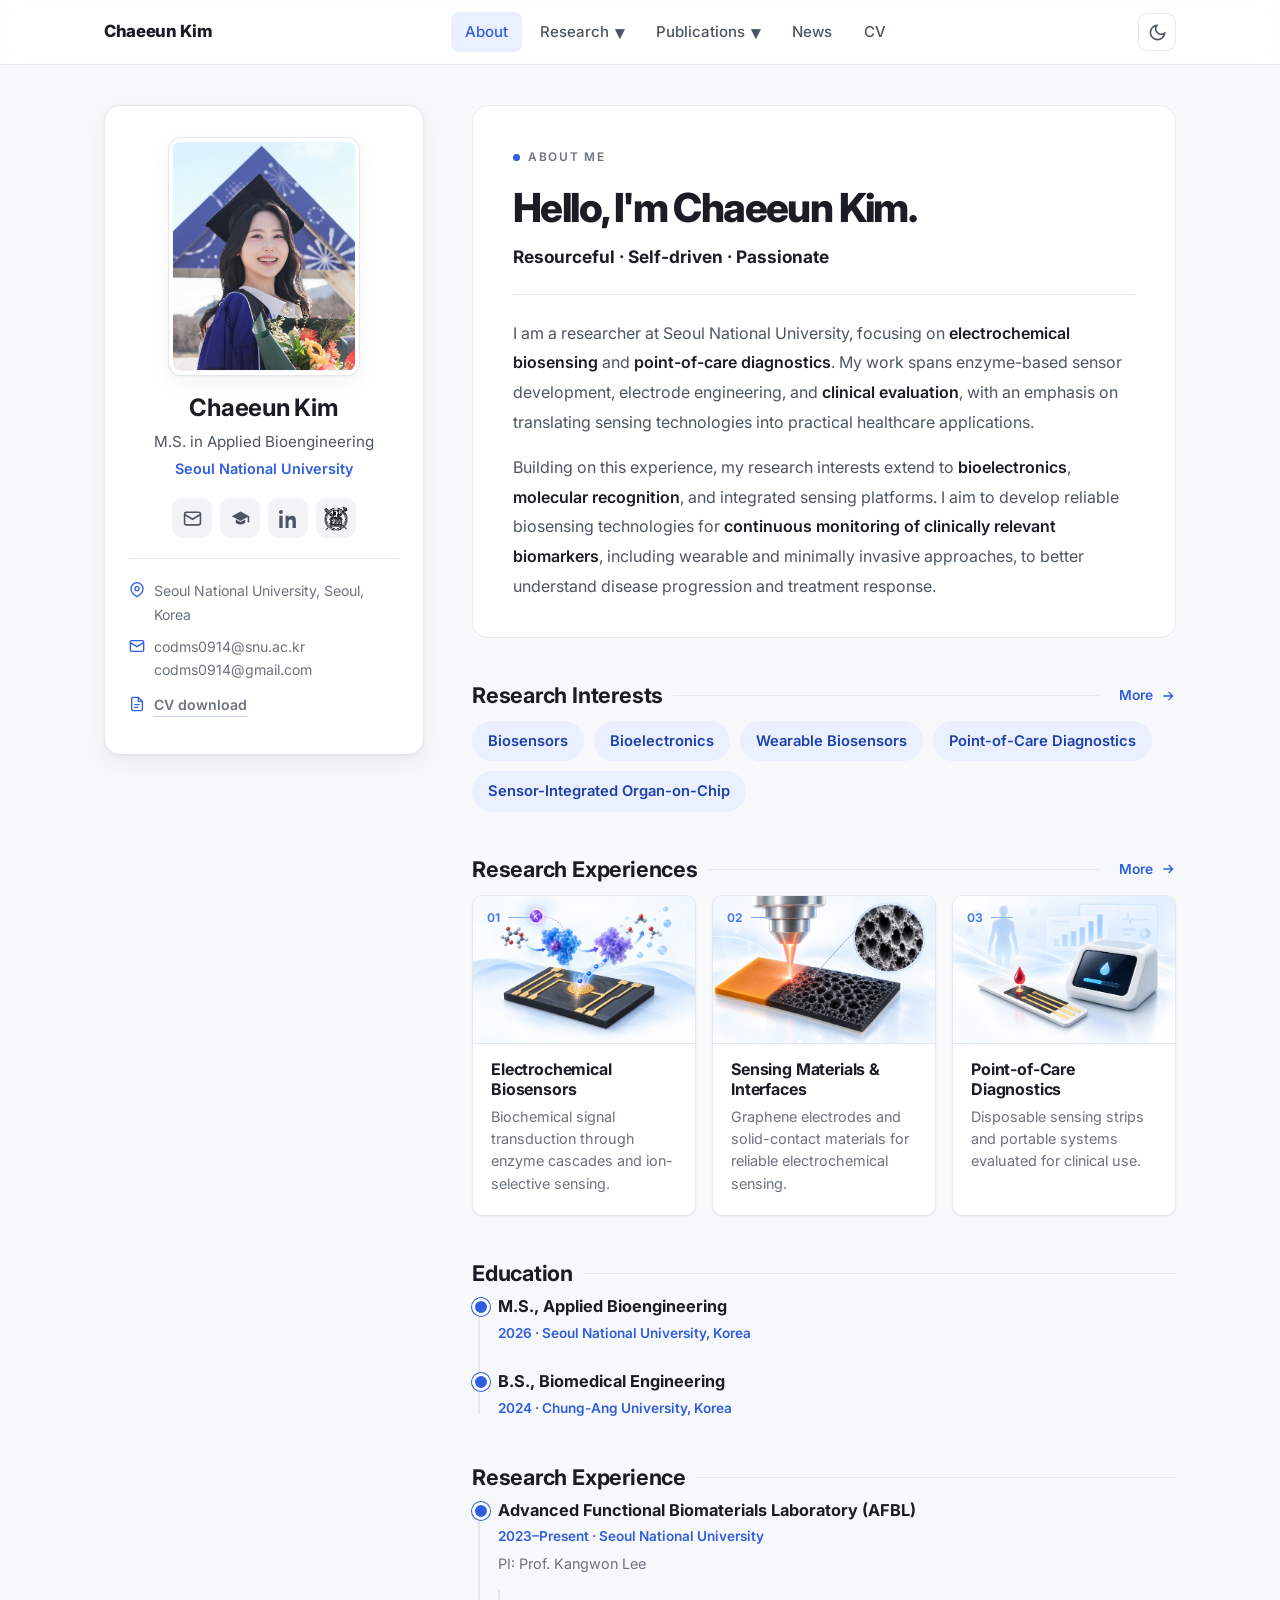
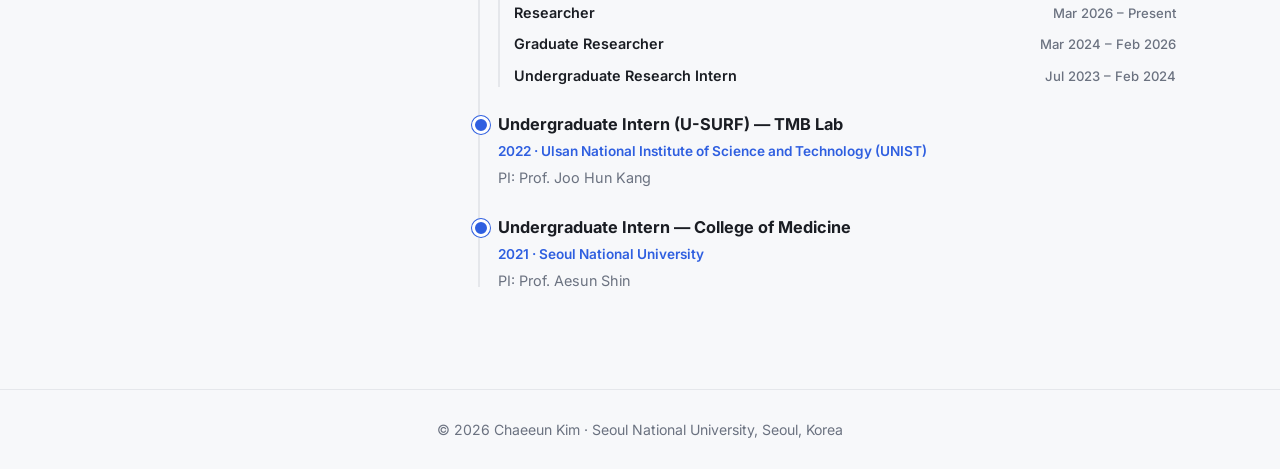
==== commit e4592f10: "Rename homepage Research Focus heading to Research Experiences" ====
--- a/index.html
+++ b/index.html
@@ -150,7 +150,7 @@
           <!-- Research Focus -->
           <section class="section section--research">
             <div class="section__heading-row">
-              <h2 class="section__title">Research Focus</h2>
+              <h2 class="section__title">Research Experiences</h2>
               <a class="section__more" href="research-experiences.html?rev=20261026-results" aria-label="More about research experiences">
                 More
                 <svg viewBox="0 0 24 24" fill="none" stroke="currentColor" stroke-width="2" aria-hidden="true"><path d="M5 12h14M13 6l6 6-6 6"/></svg>
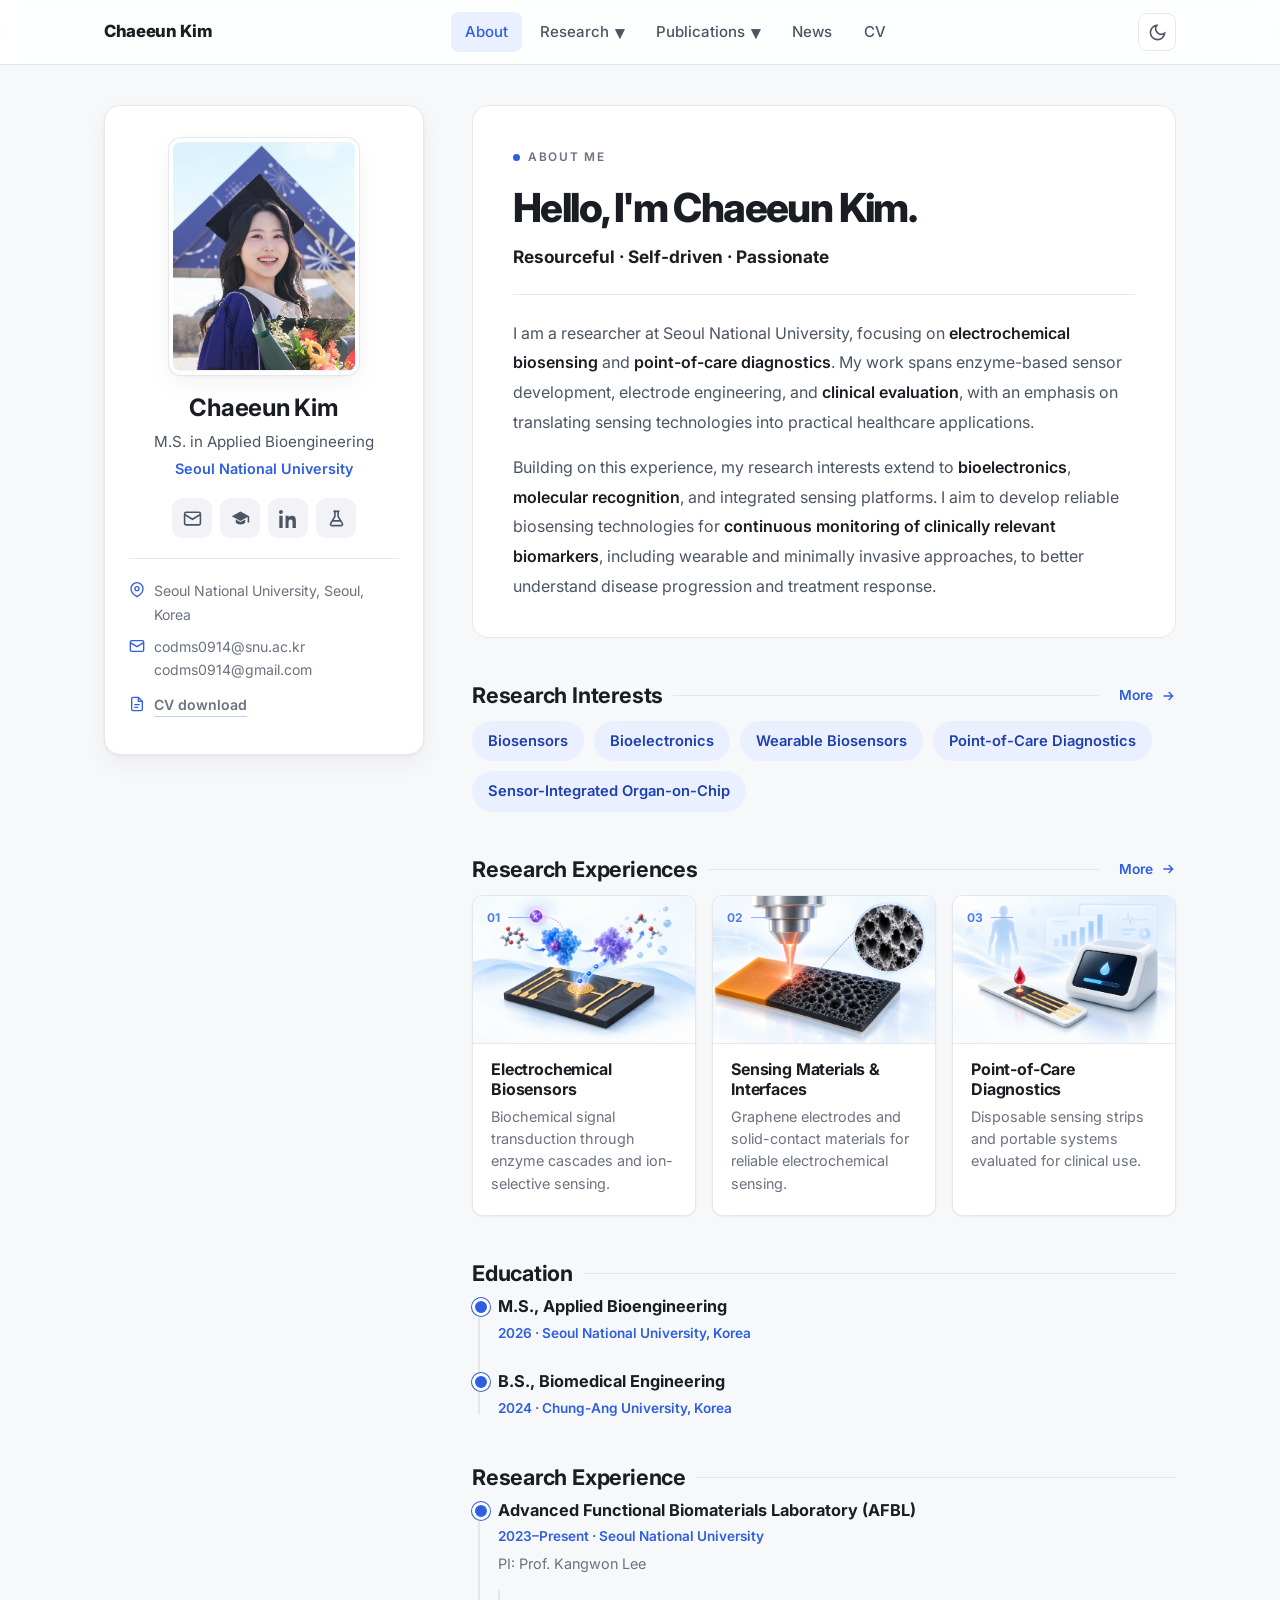
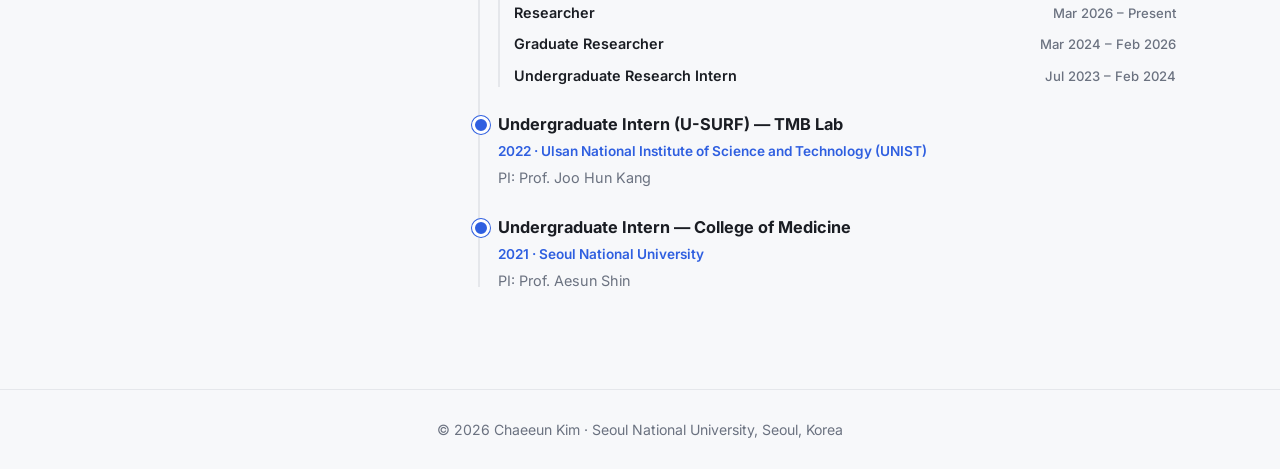
==== commit 8bad9742: "Replace SNU emblem with flask icon for AFBL lab link Co-Authored-By: Claude Opus 5.5 <noreply@anthro" ====
--- a/index.html
+++ b/index.html
@@ -3,6 +3,7 @@
 <head>
   <meta charset="UTF-8" />
   <meta name="viewport" content="width=device-width, initial-scale=1.0" />
+  <meta name="google-site-verification" content="Qotc8T3peS5AQo2InTQgcu-g33QWhyEruVmmyViEs0I" />
   <title>Chaeeun Kim — Biosensors & Bioelectronics Researcher</title>
   <meta name="description" content="Chaeeun Kim — M.S. in Applied Bioengineering, Seoul National University. Research on electrochemical biosensors, sensing materials and interfaces, and point-of-care diagnostics." />
 
@@ -73,8 +74,8 @@
               <a href="https://www.linkedin.com/in/chaeeun-kim-0135aa386/" aria-label="LinkedIn" title="LinkedIn (add link)" >
                 <svg viewBox="0 0 24 24" fill="currentColor"><path d="M4.98 3.5A2.5 2.5 0 1 1 0 3.5a2.5 2.5 0 0 1 4.98 0zM.4 8.4h4.2V24H.4zM8.3 8.4h4v2.1h.06c.56-1 1.9-2.1 3.94-2.1 4.2 0 5 2.8 5 6.4V24h-4.2v-6.9c0-1.6 0-3.8-2.3-3.8s-2.7 1.8-2.7 3.7V24H8.3z"/></svg>
               </a>
-              <a class="social__snu" href="https://afbl.snu.ac.kr/" target="_blank" rel="noopener noreferrer" aria-label="AFBL Lab website" title="AFBL Lab">
-                <img class="social__snu-mark" src="assets/img/snu-emblem.png" alt="" aria-hidden="true" />
+              <a href="https://afbl.snu.ac.kr/" target="_blank" rel="noopener noreferrer" aria-label="AFBL Lab website" title="AFBL Lab">
+                <svg viewBox="0 0 24 24" fill="none" stroke="currentColor" stroke-width="2" stroke-linecap="round" stroke-linejoin="round"><path d="M9 3h6"/><path d="M10 3v6.2L4.6 18.4A1.7 1.7 0 0 0 6.1 21h11.8a1.7 1.7 0 0 0 1.5-2.6L14 9.2V3"/><path d="M7.2 15h9.6"/></svg>
               </a>
             </div>
 
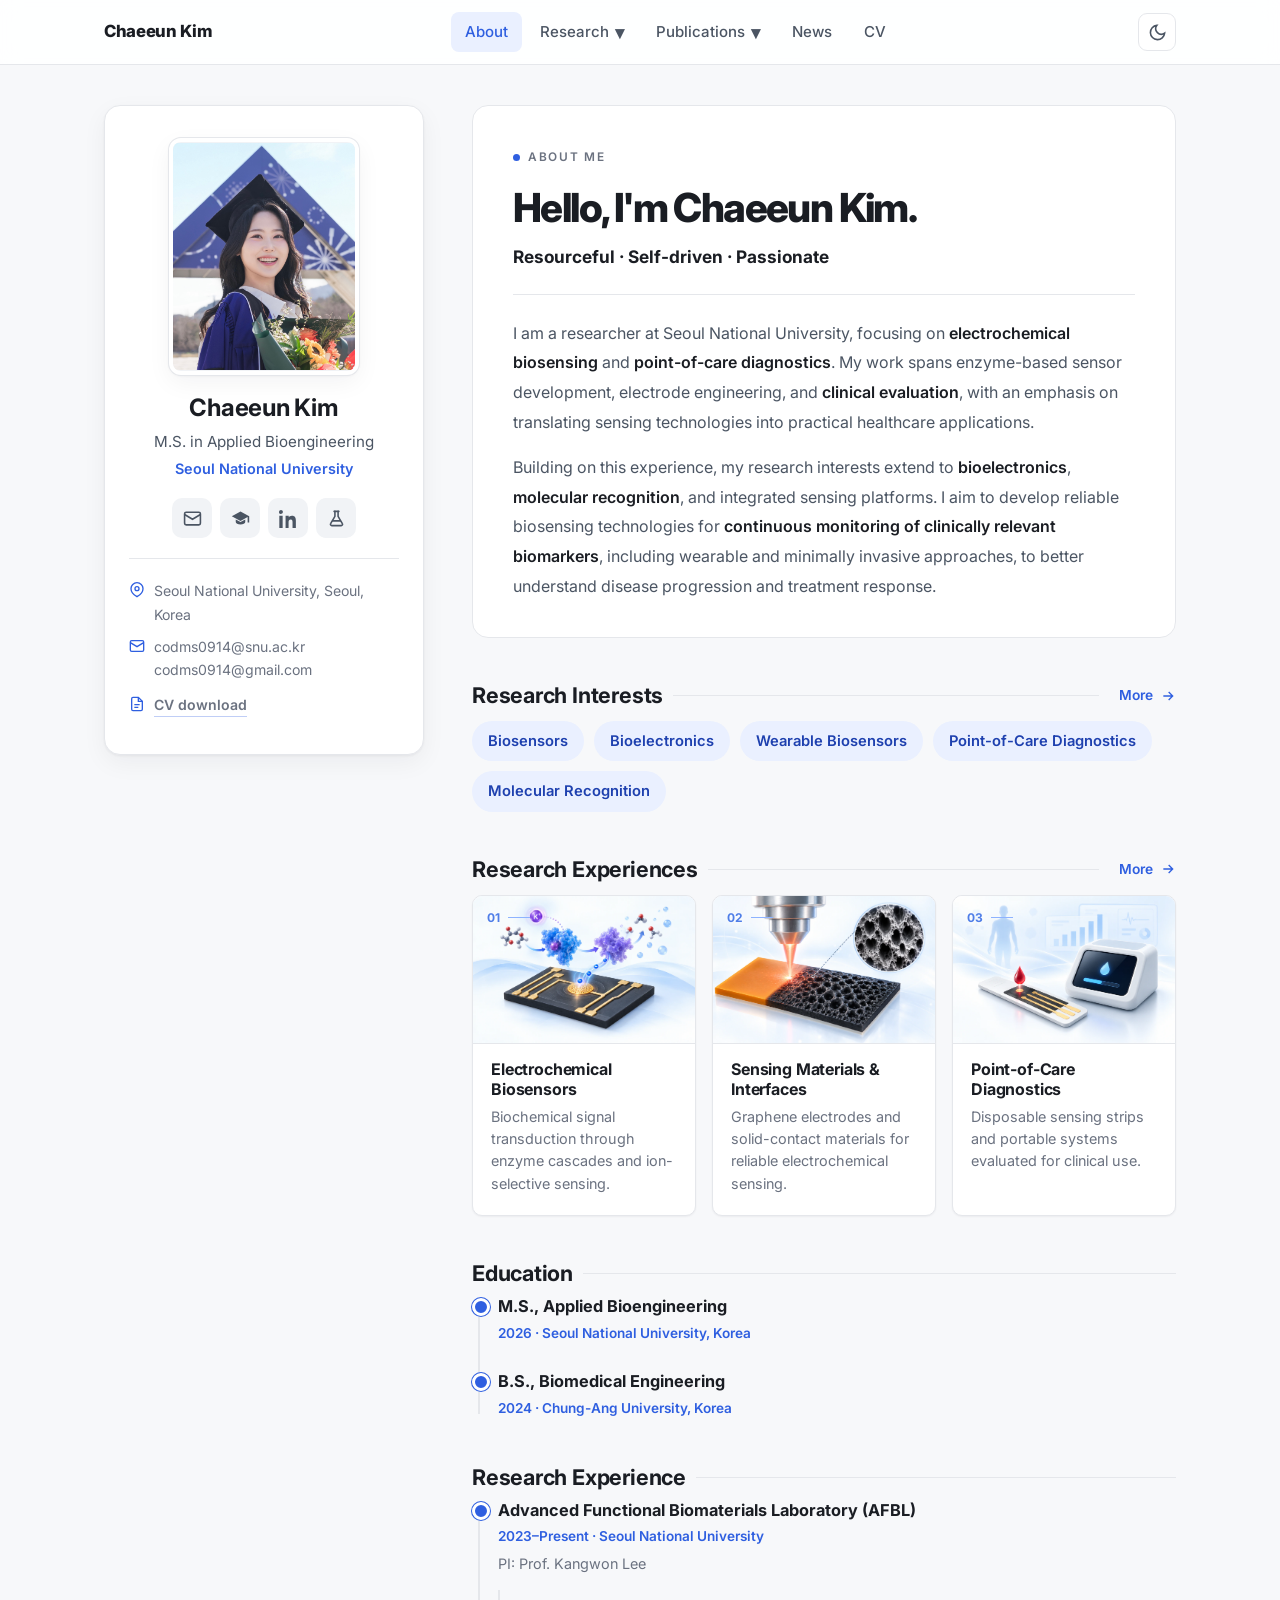
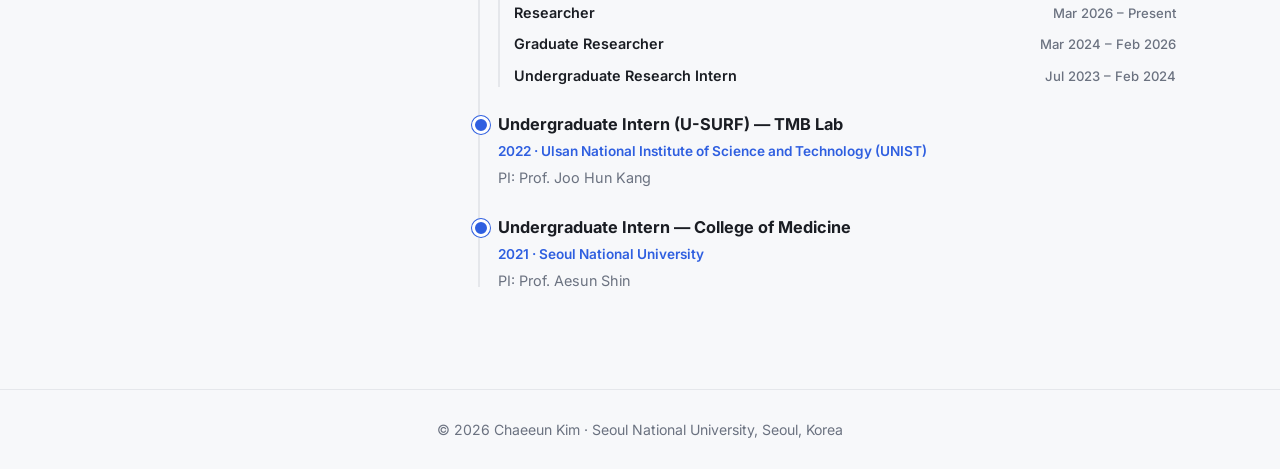
==== commit 1af19a68: "Replace organ-on-chip research interest with Molecular Recognition Swap the third research-interest " ====
--- a/index.html
+++ b/index.html
@@ -1,6 +1,14 @@
 <!DOCTYPE html>
 <html lang="en" data-theme="light">
 <head>
+  <!-- Google tag (gtag.js) -->
+  <script async src="https://www.googletagmanager.com/gtag/js?id=G-9ZGS1YV268"></script>
+  <script>
+    window.dataLayer = window.dataLayer || [];
+    function gtag() { dataLayer.push(arguments); }
+    gtag('js', new Date());
+    gtag('config', 'G-9ZGS1YV268');
+  </script>
   <meta charset="UTF-8" />
   <meta name="viewport" content="width=device-width, initial-scale=1.0" />
   <meta name="google-site-verification" content="Qotc8T3peS5AQo2InTQgcu-g33QWhyEruVmmyViEs0I" />
@@ -143,7 +151,7 @@
               <span class="pill">Bioelectronics</span>
               <span class="pill">Wearable Biosensors</span>
               <span class="pill">Point-of-Care Diagnostics</span>
-              <span class="pill">Sensor-Integrated Organ-on-Chip</span>
+              <span class="pill">Molecular Recognition</span>
             </div>
           </section>
 
